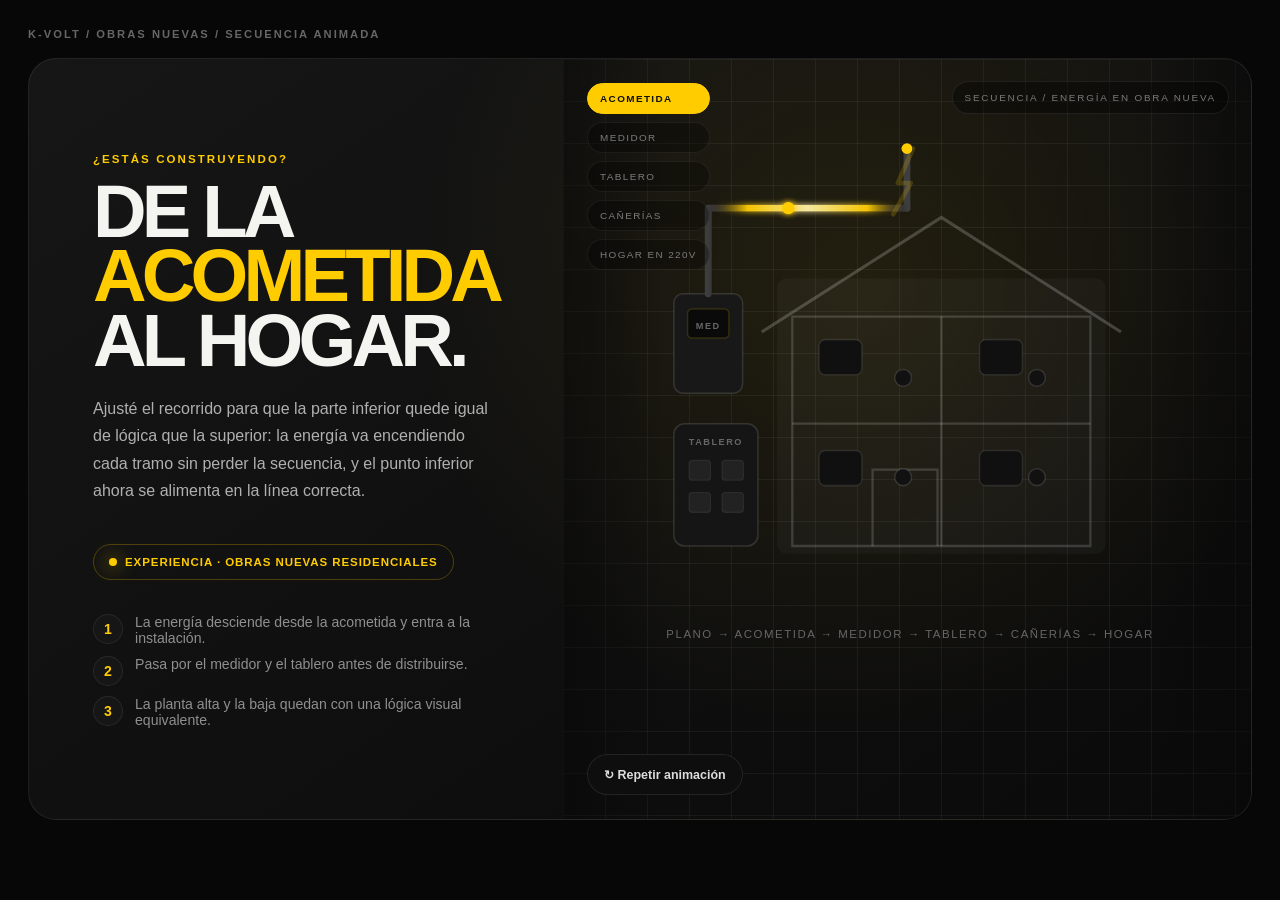
==== v3/obras-nuevas.html @ 96e7056d "Agregar animación de obras nuevas a V3" ====
<!doctype html>
<html lang="es-AR">
<head>
<meta charset="utf-8">
<meta name="viewport" content="width=device-width,initial-scale=1">
<title>K-Volt · Obras Nuevas · Acometida a 220V</title>
<style>
:root{
  --bg:#070707;
  --text:#f4f4f1;
  --yellow:#ffcc00;
  --yellow2:#fff0a8;
  --line:#3e3e3e;
}
*{box-sizing:border-box}
body{margin:0;background:var(--bg);color:var(--text);font-family:Arial,Helvetica,sans-serif;padding:28px}
.wrap{width:min(1260px,100%);margin:0 auto}
.kicker{color:#666;font-size:.7rem;letter-spacing:.18em;font-weight:900;margin-bottom:18px}
.card{
  min-height:760px;overflow:hidden;display:grid;grid-template-columns:.82fr 1.18fr;border-radius:28px;border:1px solid #ffffff14;
  background:radial-gradient(circle at 68% 30%,rgba(255,204,0,.08),transparent 28rem),linear-gradient(145deg,#161616,#0a0a0a);
}
.copy{padding:clamp(28px,5vw,68px);display:flex;flex-direction:column;justify-content:center;position:relative;z-index:2}
.copy .eyebrow{margin:0 0 10px;color:var(--yellow);font-weight:900;letter-spacing:.18em;font-size:.72rem}
h1{margin:0;font-size:clamp(3rem,5.8vw,6.8rem);line-height:.87;letter-spacing:-.065em}
h1 span{display:block;color:var(--yellow)}
.copy p{max-width:520px;color:#b0b0b0;line-height:1.7;margin-top:22px;font-size:1rem}
.badge{
  margin-top:24px;display:inline-flex;align-self:flex-start;gap:8px;align-items:center;
  padding:11px 15px;border:1px solid #ffcc0040;border-radius:999px;color:var(--yellow);
  font-size:.72rem;letter-spacing:.08em;font-weight:900;
}
.badge i{width:8px;height:8px;border-radius:50%;background:var(--yellow);box-shadow:0 0 18px var(--yellow)}
.legend{display:grid;gap:10px;margin-top:34px}
.legend div{display:flex;gap:12px;align-items:flex-start;color:#8f8f8f;font-size:.88rem}
.legend span{
  width:30px;height:30px;flex:0 0 30px;display:grid;place-items:center;border-radius:50%;
  background:#161616;border:1px solid #ffffff14;color:var(--yellow);font-weight:900
}
.scene{
  position:relative;min-height:760px;
  background:linear-gradient(rgba(255,255,255,.05) 1px,transparent 1px),linear-gradient(90deg,rgba(255,255,255,.05) 1px,transparent 1px);
  background-size:42px 42px;
}
.scene:after{
  content:"";position:absolute;inset:0;background:linear-gradient(90deg,rgba(7,7,7,.5),transparent 15%,transparent 85%,rgba(7,7,7,.45));pointer-events:none;
}
.status{
  position:absolute;top:22px;right:22px;z-index:4;padding:10px 12px;border-radius:999px;
  background:rgba(0,0,0,.36);border:1px solid #ffffff14;color:#7a7a7a;font-size:.62rem;letter-spacing:.18em;
}
svg{width:100%;height:100%;display:block}
.pipe{fill:none;stroke:var(--line);stroke-width:9;stroke-linecap:round;stroke-linejoin:round}
.wall{fill:none;stroke:#ffffff28;stroke-width:3}
.roof{fill:none;stroke:#ffffff32;stroke-width:4}
.label{fill:#666;font-size:12px;letter-spacing:2px;font-weight:700}
.energyLine{
  fill:none;stroke:url(#energyGradient);stroke-width:8;stroke-linecap:round;stroke-linejoin:round;
  filter:url(#glow);opacity:.08;
}
.roomFill{fill:rgba(255,255,255,.03)}
.window{fill:#101010;stroke:#ffffff18;stroke-width:2;transition:fill .4s ease, filter .4s ease}
.window.on{fill:rgba(255,204,0,.92);filter:drop-shadow(0 0 10px rgba(255,204,0,.75))}
.lamp{fill:#111;stroke:#ffffff20;stroke-width:2;transition:fill .35s ease, filter .35s ease, stroke .35s ease}
.lamp.on{fill:var(--yellow2);stroke:var(--yellow);filter:drop-shadow(0 0 12px rgba(255,204,0,.85))}
.homeGlow{fill:rgba(255,204,0,.0);transition:fill .55s ease}
.homeGlow.on{fill:rgba(255,204,0,.08)}
.meterScreen{fill:#0a0a0a;stroke:#ffcc0025;stroke-width:2}
.meterScreen.on{fill:#151100;filter:drop-shadow(0 0 10px rgba(255,204,0,.35))}
.breaker{fill:#222;stroke:#ffffff14;stroke-width:1.5;transition:fill .28s ease, filter .28s ease}
.breaker.on{fill:var(--yellow);filter:drop-shadow(0 0 10px rgba(255,204,0,.4))}
.replay{
  position:absolute;left:24px;bottom:24px;z-index:5;padding:12px 16px;border-radius:999px;
  border:1px solid #ffffff16;background:#0e0e0e;color:#ddd;cursor:pointer;font-size:.78rem;font-weight:700;
}
.replay:hover{border-color:#ffcc0040;color:var(--yellow)}
.steps{position:absolute;left:24px;top:24px;z-index:5;display:grid;gap:8px}
.steps span{
  color:#7d7d7d;font-size:.62rem;letter-spacing:.14em;background:rgba(0,0,0,.3);
  border:1px solid #ffffff10;border-radius:999px;padding:9px 12px;
}
.steps span.active{color:#101010;background:var(--yellow);border-color:var(--yellow);font-weight:900}
@media(max-width:980px){.card{grid-template-columns:1fr}.scene{min-height:640px}}
@media(max-width:620px){
  body{padding:16px}.card{border-radius:18px}.copy{padding:28px 22px}.scene{min-height:520px}.steps{display:none}.status{font-size:.56rem}
}
</style>
</head>
<body>
<div class="wrap">
  <div class="kicker">K-VOLT / OBRAS NUEVAS / SECUENCIA ANIMADA</div>
  <section class="card">
    <div class="copy">
      <p class="eyebrow">¿ESTÁS CONSTRUYENDO?</p>
      <h1>DE LA <span>ACOMETIDA</span> AL HOGAR.</h1>
      <p>
        Ajusté el recorrido para que la parte inferior quede igual de lógica que la superior: la energía
        va encendiendo cada tramo sin perder la secuencia, y el punto inferior ahora se alimenta en la línea correcta.
      </p>
      <div class="badge"><i></i> EXPERIENCIA · OBRAS NUEVAS RESIDENCIALES</div>
      <div class="legend">
        <div><span>1</span> La energía desciende desde la acometida y entra a la instalación.</div>
        <div><span>2</span> Pasa por el medidor y el tablero antes de distribuirse.</div>
        <div><span>3</span> La planta alta y la baja quedan con una lógica visual equivalente.</div>
      </div>
    </div>

    <div class="scene">
      <div class="steps">
        <span id="s1">ACOMETIDA</span>
        <span id="s2">MEDIDOR</span>
        <span id="s3">TABLERO</span>
        <span id="s4">CAÑERÍAS</span>
        <span id="s5">HOGAR EN 220V</span>
      </div>
      <div class="status">SECUENCIA / ENERGÍA EN OBRA NUEVA</div>
      <button class="replay" id="replay">↻ Repetir animación</button>

      <svg id="svgScene" viewBox="0 0 900 760" aria-label="Animación de acometida y distribución eléctrica en obra nueva">
        <defs>
          <linearGradient id="energyGradient" x1="0%" y1="0%" x2="100%" y2="0%">
            <stop offset="0%" stop-color="transparent"/>
            <stop offset="20%" stop-color="#ffcc00"/>
            <stop offset="50%" stop-color="#fff1a3"/>
            <stop offset="80%" stop-color="#ffcc00"/>
            <stop offset="100%" stop-color="transparent"/>
          </linearGradient>
          <filter id="glow" x="-40%" y="-40%" width="180%" height="180%">
            <feGaussianBlur stdDeviation="4" result="blur"/>
            <feMerge><feMergeNode in="blur"/><feMergeNode in="SourceGraphic"/></feMerge>
          </filter>
        </defs>

        <rect class="roomFill" x="280" y="170" width="430" height="360" rx="12"></rect>
        <rect id="homeGlow" class="homeGlow" x="280" y="170" width="430" height="360" rx="12"></rect>

        <path class="roof" d="M260 240 L495 90 L730 240"></path>
        <path class="wall" d="M300 220 H690 V520 H300 Z"></path>
        <path class="wall" d="M495 220 V520"></path>
        <path class="wall" d="M300 360 H690"></path>
        <path class="wall" d="M405 520 V420 H490 V520"></path>

        <!-- meter / panel -->
        <rect x="145" y="190" width="90" height="130" rx="12" fill="#181818" stroke="#ffffff20" stroke-width="2"></rect>
        <rect id="meterScreen" x="163" y="210" width="54" height="38" rx="6" class="meterScreen"></rect>
        <text x="190" y="236" text-anchor="middle" class="label">MED</text>

        <rect x="145" y="360" width="110" height="160" rx="14" fill="#151515" stroke="#ffffff20" stroke-width="2"></rect>
        <text x="200" y="388" text-anchor="middle" class="label">TABLERO</text>

        <rect id="b1" x="165" y="408" width="28" height="26" rx="4" class="breaker"></rect>
        <rect id="b2" x="208" y="408" width="28" height="26" rx="4" class="breaker"></rect>
        <rect id="b3" x="165" y="450" width="28" height="26" rx="4" class="breaker"></rect>
        <rect id="b4" x="208" y="450" width="28" height="26" rx="4" class="breaker"></rect>

        <!-- conduits -->
        <path id="p0" class="pipe" d="M450 0 V78"></path>
        <path id="p1" class="pipe" d="M450 78 H190 V190"></path>
        <path id="p2" class="pipe" d="M190 320 V360"></path>
        <path id="p3" class="pipe" d="M255 430 H300"></path>

        <!-- central trunk -->
        <path id="p4" class="pipe" d="M300 430 H405"></path>

        <!-- upper floor, mirrored logic -->
        <path id="p5" class="pipe" d="M405 430 V300"></path>
        <path id="p6" class="pipe" d="M405 300 H445"></path>
        <path id="p7" class="pipe" d="M445 300 H620"></path>

        <!-- lower floor, same logic as upper -->
        <path id="p8" class="pipe" d="M405 430 H445"></path>
        <path id="p9" class="pipe" d="M445 430 H620"></path>

        <!-- energy paths -->
        <path id="e0" class="energyLine" d="M450 0 V78"></path>
        <path id="e1" class="energyLine" d="M450 78 H190 V190"></path>
        <path id="e2" class="energyLine" d="M190 320 V360"></path>
        <path id="e3" class="energyLine" d="M255 430 H300"></path>
        <path id="e4" class="energyLine" d="M300 430 H405"></path>
        <path id="e5" class="energyLine" d="M405 430 V300"></path>
        <path id="e6" class="energyLine" d="M405 300 H445"></path>
        <path id="e7" class="energyLine" d="M445 300 H620"></path>
        <path id="e8" class="energyLine" d="M405 430 H445"></path>
        <path id="e9" class="energyLine" d="M445 430 H620"></path>

        <circle id="dropPoint" cx="450" cy="0" r="0" fill="#ffcc00"></circle>
        <path id="acometidaFlash" d="M445 0 L458 0 L438 45 L455 45 L432 86" fill="none" stroke="#ffcc00" stroke-width="6" stroke-linejoin="round" stroke-linecap="round" opacity="0"></path>

        <!-- windows -->
        <rect id="w1" class="window" x="335" y="250" width="56" height="46" rx="8"></rect>
        <rect id="w2" class="window" x="545" y="250" width="56" height="46" rx="8"></rect>
        <rect id="w3" class="window" x="335" y="395" width="56" height="46" rx="8"></rect>
        <rect id="w4" class="window" x="545" y="395" width="56" height="46" rx="8"></rect>

        <!-- light points -->
        <circle id="l1" class="lamp" cx="445" cy="300" r="11"></circle>
        <circle id="l2" class="lamp" cx="620" cy="300" r="11"></circle>
        <circle id="l3" class="lamp" cx="445" cy="430" r="11"></circle>
        <circle id="l4" class="lamp" cx="620" cy="430" r="11"></circle>

        <text x="454" y="640" text-anchor="middle" style="font-size:15px;fill:#666;letter-spacing:2px;">PLANO → ACOMETIDA → MEDIDOR → TABLERO → CAÑERÍAS → HOGAR</text>
        <text id="voltageText" x="690" y="120" text-anchor="end" style="font-size:78px;font-weight:900;fill:#ffcc00;letter-spacing:-4px;opacity:0;">220<tspan style="font-size:20px;fill:#7a7a7a;letter-spacing:0;">V</tspan></text>
      </svg>
    </div>
  </section>
</div>

<script>
const steps = ['s1','s2','s3','s4','s5'].map(id => document.getElementById(id));
const replayBtn = document.getElementById('replay');
const svg = document.getElementById('svgScene');
const lampIds = ['l1','l2','l3','l4'];
const winIds = ['w1','w2','w3','w4'];
const breakerIds = ['b1','b2','b3','b4'];

let timers = [];
let pulseNodes = [];

function clearTimers(){ timers.forEach(t => clearTimeout(t)); timers = []; }
function clearPulses(){ pulseNodes.forEach(n => n.remove()); pulseNodes = []; }
function activateStep(n){
  steps.forEach(s => s.classList.remove('active'));
  if (steps[n-1]) steps[n-1].classList.add('active');
}
function resetPath(id, dim=.03){
  const p = document.getElementById(id);
  const len = p.getTotalLength();
  p.style.transition = 'none';
  p.style.strokeDasharray = len;
  p.style.strokeDashoffset = len;
  p.style.opacity = dim;
}
function resetScene(){
  clearTimers();
  clearPulses();
  steps.forEach(s => s.classList.remove('active'));
  document.getElementById('meterScreen').classList.remove('on');
  document.getElementById('homeGlow').classList.remove('on');
  document.getElementById('voltageText').style.opacity = '0';
  document.getElementById('dropPoint').setAttribute('r','0');
  document.getElementById('acometidaFlash').setAttribute('opacity','0');

  lampIds.forEach(id => document.getElementById(id).classList.remove('on'));
  winIds.forEach(id => document.getElementById(id).classList.remove('on'));
  breakerIds.forEach(id => document.getElementById(id).classList.remove('on'));

  ['p0','p1','p2','p3','p4','p5','p6','p7','p8','p9'].forEach(id => resetPath(id, 1));
  ['e0','e1','e2','e3','e4','e5','e6','e7','e8','e9'].forEach(id => resetPath(id, .03));
}
function revealPipe(id, duration=500){
  const p = document.getElementById(id);
  p.getBoundingClientRect();
  p.style.transition = `stroke-dashoffset ${duration}ms ease`;
  p.style.strokeDashoffset = '0';
}
function animateEnergyOnPath(id, duration=1000){
  const path = document.getElementById(id);
  const len = path.getTotalLength();
  path.style.opacity = '.95';
  path.getBoundingClientRect();
  path.style.transition = `stroke-dashoffset ${duration}ms linear`;
  path.style.strokeDashoffset = '0';

  const pulse = document.createElementNS('http://www.w3.org/2000/svg', 'circle');
  pulse.setAttribute('r', 8);
  pulse.setAttribute('fill', '#ffcc00');
  pulse.setAttribute('filter', 'url(#glow)');
  svg.appendChild(pulse);
  pulseNodes.push(pulse);

  const start = performance.now();
  function frame(now){
    const t = Math.min((now - start) / duration, 1);
    const point = path.getPointAtLength(len * t);
    pulse.setAttribute('cx', point.x);
    pulse.setAttribute('cy', point.y);
    if (t < 1) requestAnimationFrame(frame);
    else pulse.remove();
  }
  requestAnimationFrame(frame);
}
function turnOn(ids, step=120){
  ids.forEach((id, i) => {
    timers.push(setTimeout(() => document.getElementById(id).classList.add('on'), i * step));
  });
}
function startSequence(){
  resetScene();

  activateStep(1);
  document.getElementById('dropPoint').setAttribute('r','7');
  document.getElementById('acometidaFlash').setAttribute('opacity','.95');
  timers.push(setTimeout(() => document.getElementById('acometidaFlash').setAttribute('opacity','0.18'), 450));

  revealPipe('p0', 360);
  timers.push(setTimeout(() => animateEnergyOnPath('e0', 580), 250));

  timers.push(setTimeout(() => {
    revealPipe('p1', 900);
    animateEnergyOnPath('e1', 1250);
  }, 560));

  timers.push(setTimeout(() => {
    activateStep(2);
    document.getElementById('meterScreen').classList.add('on');
  }, 1720));

  timers.push(setTimeout(() => {
    revealPipe('p2', 420);
    animateEnergyOnPath('e2', 620);
  }, 1880));

  timers.push(setTimeout(() => {
    activateStep(3);
    turnOn(breakerIds, 110);
  }, 2580));

  timers.push(setTimeout(() => {
    activateStep(4);
    revealPipe('p3', 240);
    animateEnergyOnPath('e3', 320);
  }, 3050));

  timers.push(setTimeout(() => {
    revealPipe('p4', 260);
    animateEnergyOnPath('e4', 380);
  }, 3400));

  // upper floor
  timers.push(setTimeout(() => {
    revealPipe('p5', 520);
    animateEnergyOnPath('e5', 760);
  }, 3720));

  timers.push(setTimeout(() => {
    revealPipe('p6', 260);
    animateEnergyOnPath('e6', 360);
  }, 4460));

  timers.push(setTimeout(() => {
    document.getElementById('l1').classList.add('on');
    document.getElementById('w1').classList.add('on');
  }, 4820));

  timers.push(setTimeout(() => {
    revealPipe('p7', 540);
    animateEnergyOnPath('e7', 760);
  }, 4960));

  timers.push(setTimeout(() => {
    document.getElementById('l2').classList.add('on');
    document.getElementById('w2').classList.add('on');
  }, 5700));

  // lower floor, mirrored logic
  timers.push(setTimeout(() => {
    revealPipe('p8', 260);
    animateEnergyOnPath('e8', 360);
  }, 5420));

  timers.push(setTimeout(() => {
    document.getElementById('l3').classList.add('on');
    document.getElementById('w3').classList.add('on');
  }, 5780));

  timers.push(setTimeout(() => {
    revealPipe('p9', 540);
    animateEnergyOnPath('e9', 760);
  }, 5960));

  timers.push(setTimeout(() => {
    document.getElementById('l4').classList.add('on');
    document.getElementById('w4').classList.add('on');
  }, 6700));

  timers.push(setTimeout(() => {
    activateStep(5);
    document.getElementById('homeGlow').classList.add('on');
    document.getElementById('voltageText').style.transition = 'opacity 600ms ease';
    document.getElementById('voltageText').style.opacity = '1';
  }, 6950));
}

replayBtn.addEventListener('click', startSequence);
startSequence();
</script>
</body>
</html>
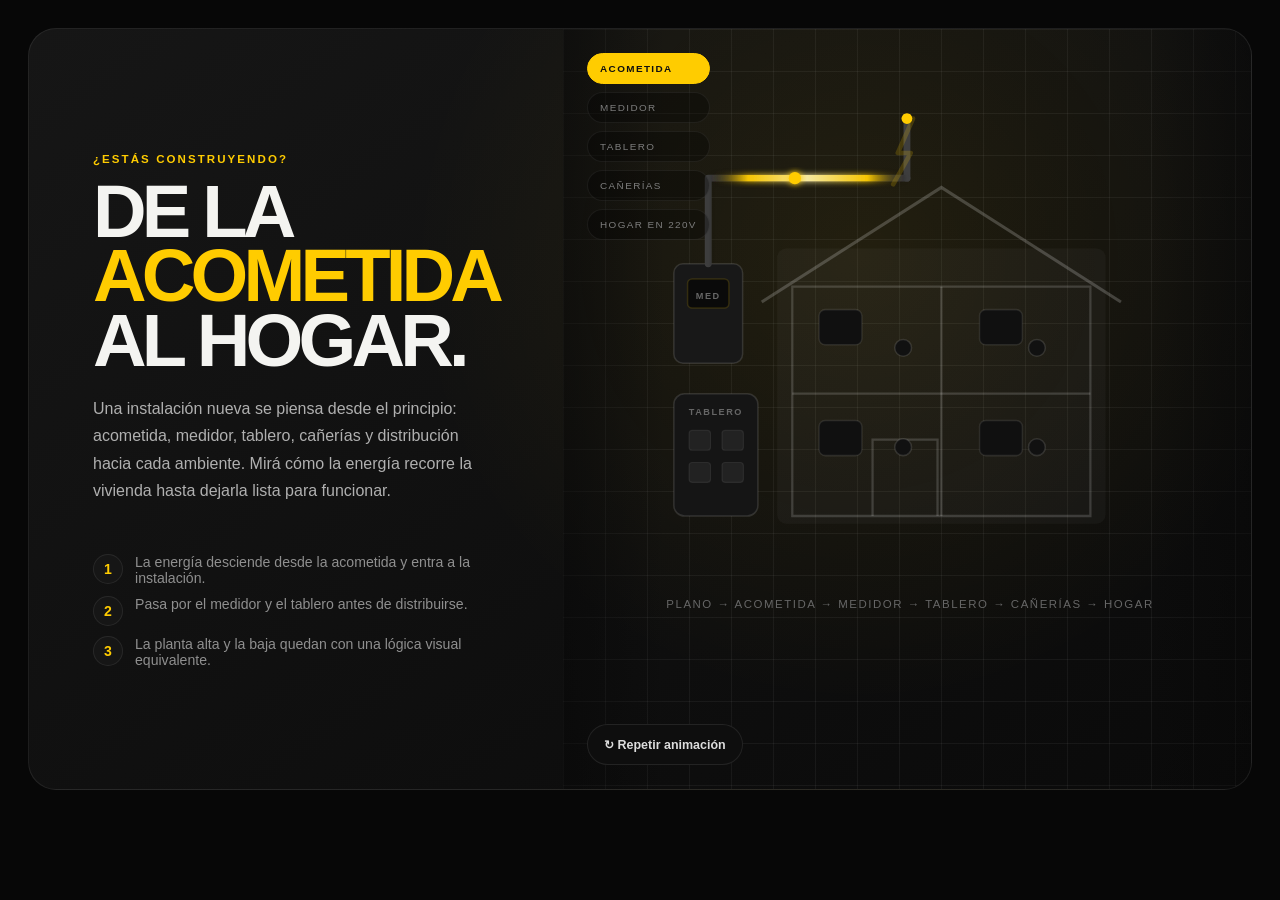
==== commit f40519fa: "Polish V3 new-build animation copy" ====
--- a/v3/obras-nuevas.html
+++ b/v3/obras-nuevas.html
@@ -88,16 +88,15 @@
 </head>
 <body>
 <div class="wrap">
-  <div class="kicker">K-VOLT / OBRAS NUEVAS / SECUENCIA ANIMADA</div>
+  
   <section class="card">
     <div class="copy">
       <p class="eyebrow">¿ESTÁS CONSTRUYENDO?</p>
       <h1>DE LA <span>ACOMETIDA</span> AL HOGAR.</h1>
       <p>
-        Ajusté el recorrido para que la parte inferior quede igual de lógica que la superior: la energía
-        va encendiendo cada tramo sin perder la secuencia, y el punto inferior ahora se alimenta en la línea correcta.
+        Una instalación nueva se piensa desde el principio: acometida, medidor, tablero, cañerías y distribución hacia cada ambiente. Mirá cómo la energía recorre la vivienda hasta dejarla lista para funcionar.
       </p>
-      <div class="badge"><i></i> EXPERIENCIA · OBRAS NUEVAS RESIDENCIALES</div>
+      
       <div class="legend">
         <div><span>1</span> La energía desciende desde la acometida y entra a la instalación.</div>
         <div><span>2</span> Pasa por el medidor y el tablero antes de distribuirse.</div>
@@ -113,7 +112,7 @@
         <span id="s4">CAÑERÍAS</span>
         <span id="s5">HOGAR EN 220V</span>
       </div>
-      <div class="status">SECUENCIA / ENERGÍA EN OBRA NUEVA</div>
+      
       <button class="replay" id="replay">↻ Repetir animación</button>
 
       <svg id="svgScene" viewBox="0 0 900 760" aria-label="Animación de acometida y distribución eléctrica en obra nueva">
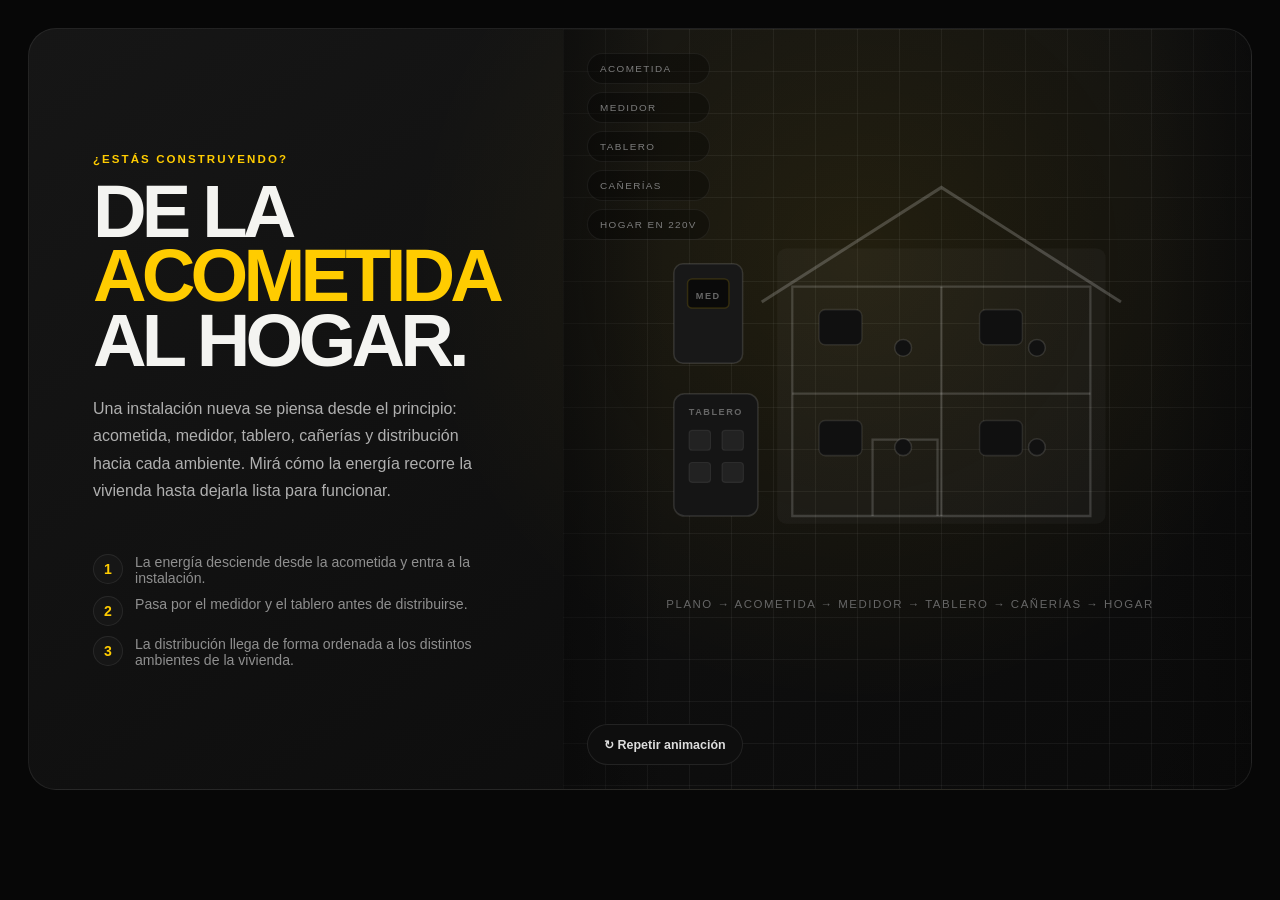
==== commit c8c3daa9: "Mejorar texto e iniciar animación al llegar a Obras Nuevas" ====
--- a/v3/obras-nuevas.html
+++ b/v3/obras-nuevas.html
@@ -100,7 +100,7 @@
       <div class="legend">
         <div><span>1</span> La energía desciende desde la acometida y entra a la instalación.</div>
         <div><span>2</span> Pasa por el medidor y el tablero antes de distribuirse.</div>
-        <div><span>3</span> La planta alta y la baja quedan con una lógica visual equivalente.</div>
+        <div><span>3</span> La distribución llega de forma ordenada a los distintos ambientes de la vivienda.</div>
       </div>
     </div>
 
@@ -381,7 +381,17 @@
 }
 
 replayBtn.addEventListener('click', startSequence);
-startSequence();
+
+// Dejar la escena preparada, pero sin iniciar la secuencia al cargar.
+resetScene();
+
+let sequenceStarted = false;
+window.addEventListener('message', (event) => {
+  if (event.data === 'kvolt-start-obras' && !sequenceStarted) {
+    sequenceStarted = true;
+    startSequence();
+  }
+});
 </script>
 </body>
 </html>
